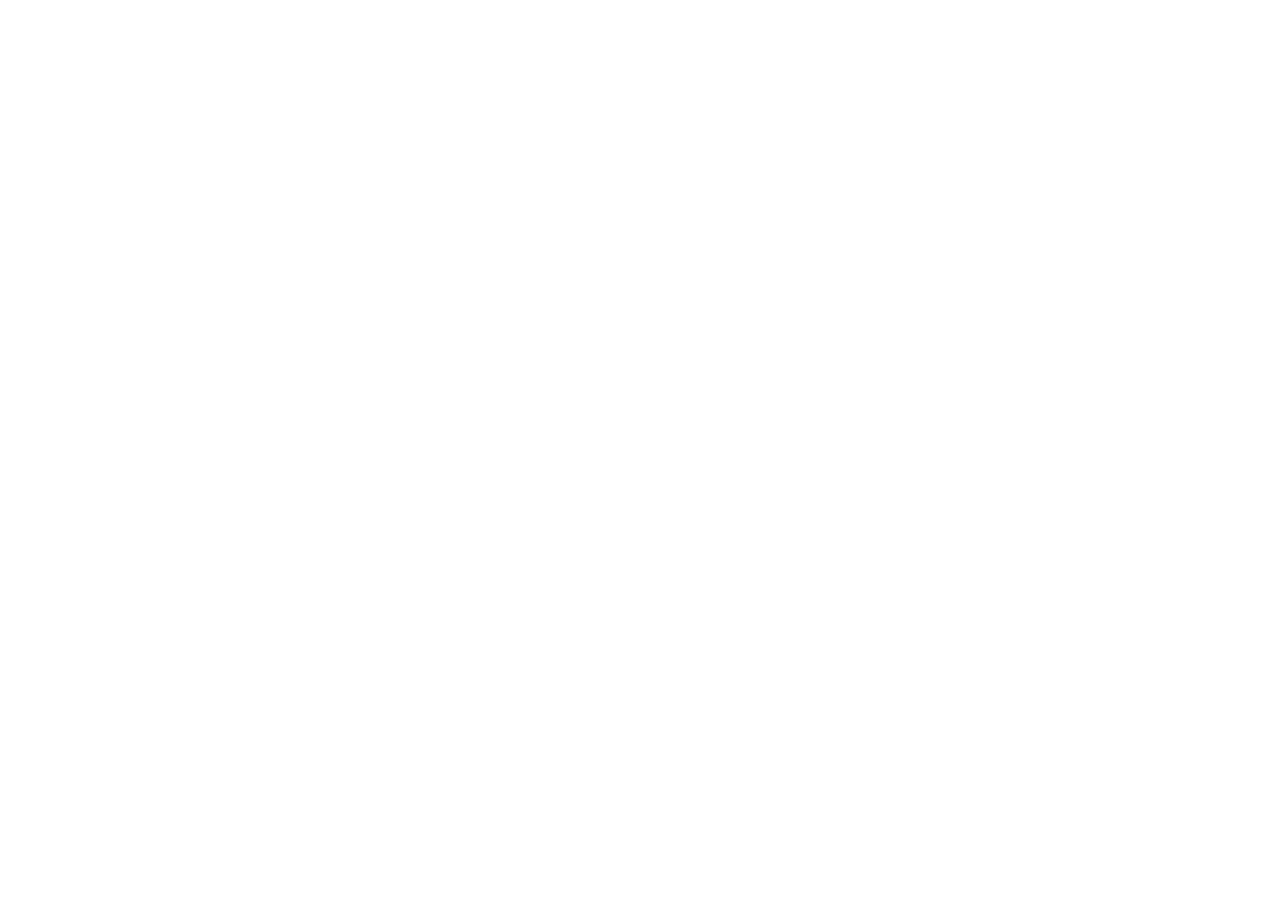
==== drawfaces.html @ 82c62985 "Add files via upload" ====
<!DOCTYPE html PUBLIC "-//W3C//DTD HTML 4.01 Transitional//EN" "http://www.w3.org/TR/html4/loose.dtd">
<html>
<head>
	<meta http-equiv="Content-Type" content="text/html; charset=UTF-8">
	<title>Polygon spiral</title>
           <script type="text/javascript" src="js/utils.js"></script>
                  
           <script type="text/javascript" src="js/plotcanvas.js"></script>
           <script type="text/javascript" src="js/drawfaces.js"></script>
		<script type="text/javascript" src="js/spiralfacesdata.js"></script>
	
</head>
<body onload="dfPageInit();">
</body>
</html>
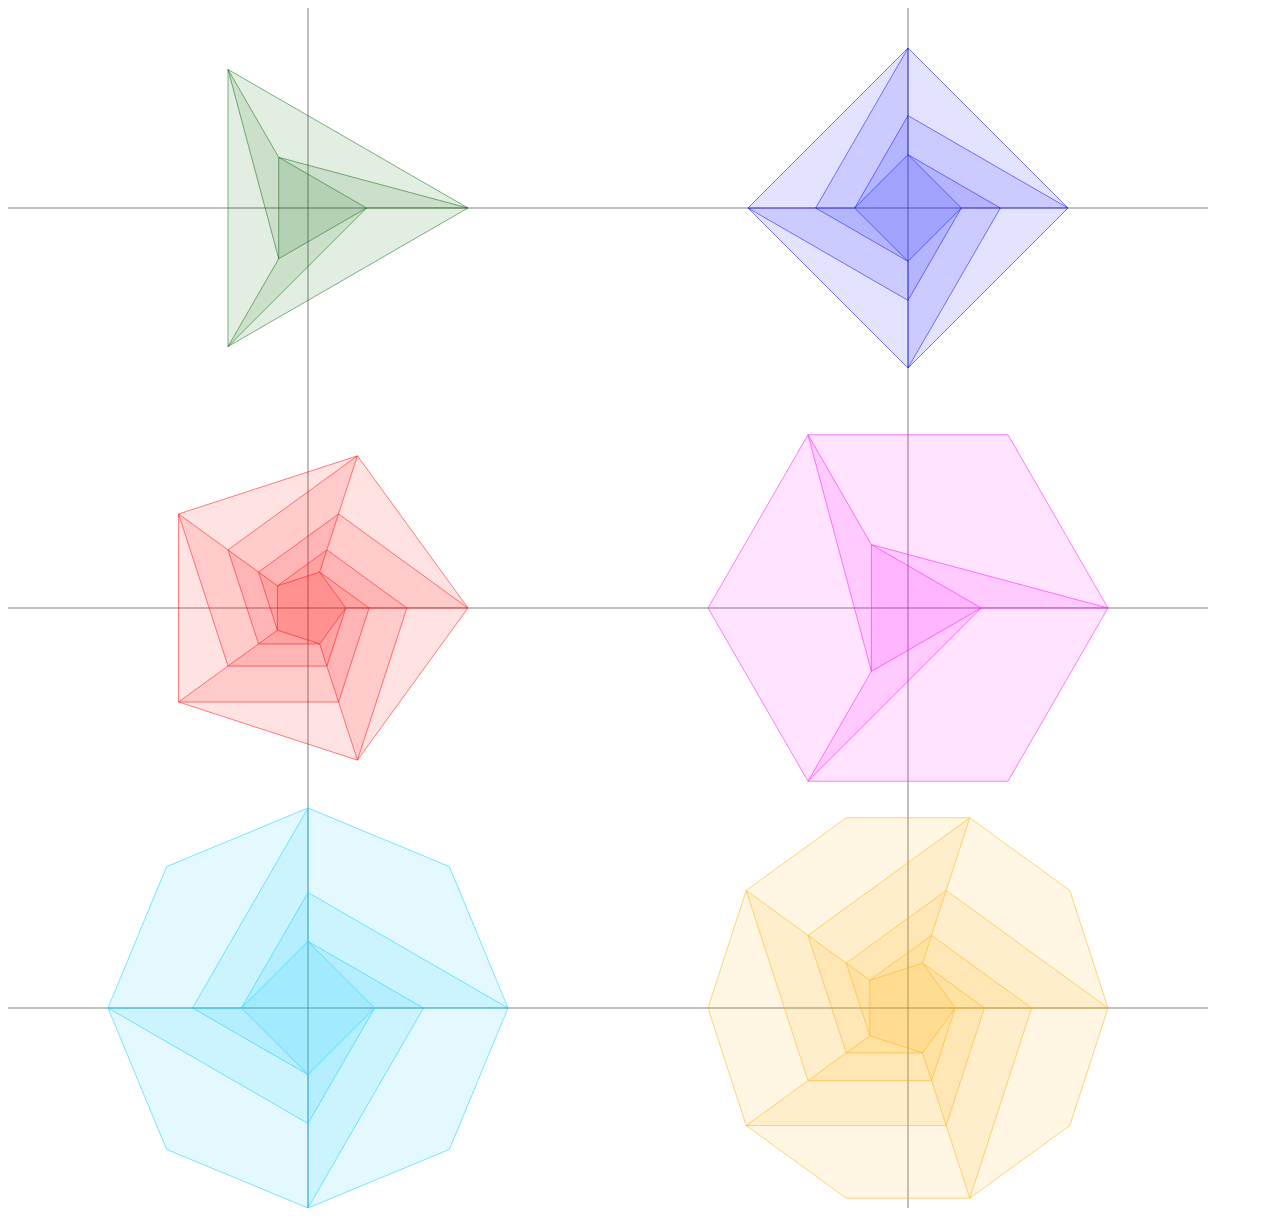
==== commit faff6af1: "Add files via upload" ====
--- a/drawfaces.html
+++ b/drawfaces.html
@@ -7,6 +7,7 @@
                   
            <script type="text/javascript" src="js/plotcanvas.js"></script>
            <script type="text/javascript" src="js/drawfaces.js"></script>
+           <script type="text/javascript" src="drawfaces_test.js"></script>
 		<script type="text/javascript" src="js/spiralfacesdata.js"></script>
 	
 </head>
